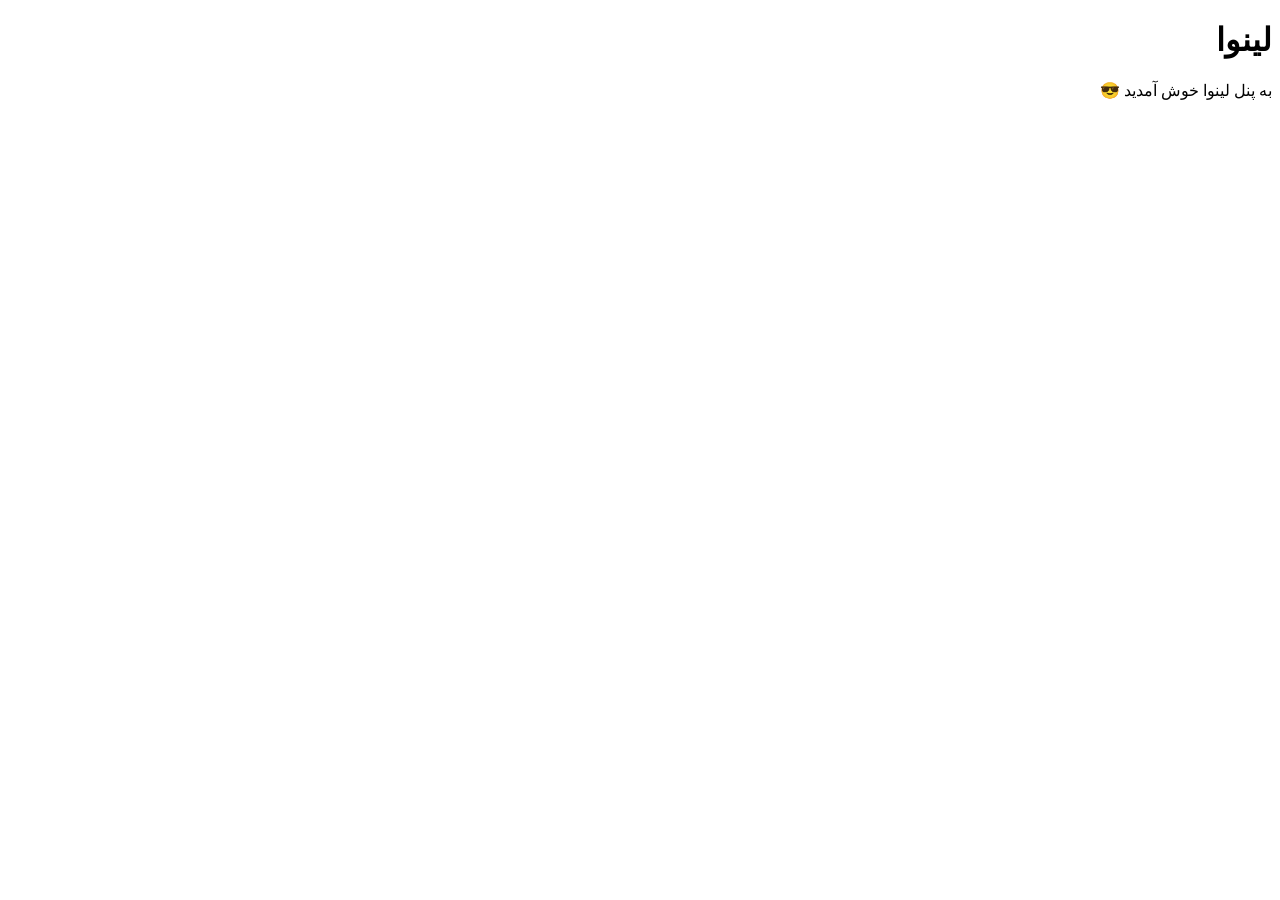
==== index.html @ 3ac3d6b5 "Create index.html" ====
<!DOCTYPE html>
<html lang="fa" dir="rtl">
<head>
    <meta charset="UTF-8">
    <meta name="viewport" content="width=device-width, initial-scale=1.0">
    <title>Linova</title>
</head>
<body>

    <h1>لینوا</h1>
    <p>به پنل لینوا خوش آمدید 😎</p>

</body>
</html>
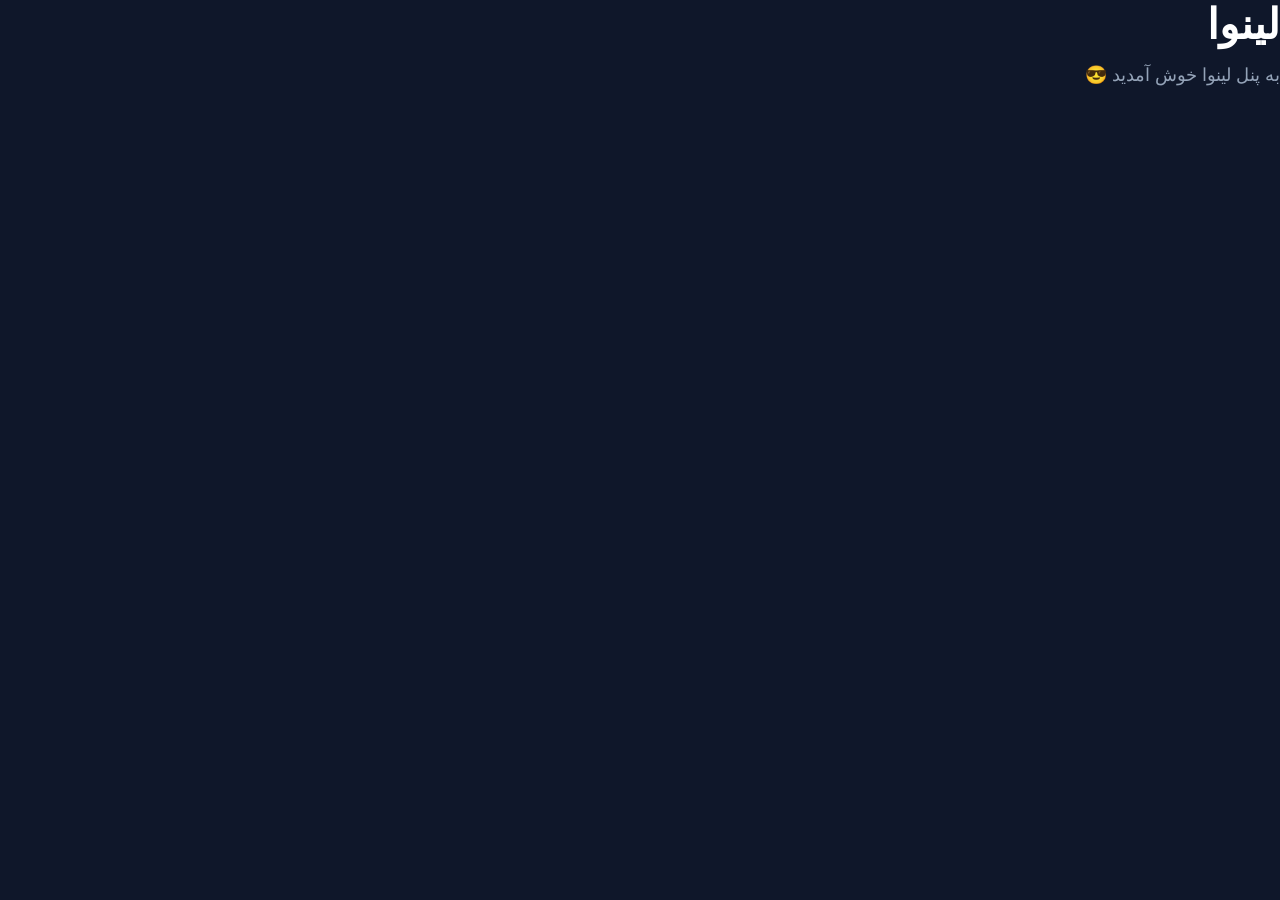
==== commit f6ae6929: "Update index.html" ====
--- a/index.html
+++ b/index.html
@@ -4,6 +4,7 @@
     <meta charset="UTF-8">
     <meta name="viewport" content="width=device-width, initial-scale=1.0">
     <title>Linova</title>
+<link rel="stylesheet" href="style.css">
 </head>
 <body>
 
--- a/style.css
+++ b/style.css
@@ -0,0 +1,22 @@
+* {
+    box-sizing: border-box;
+    margin: 0;
+    padding: 0;
+}
+
+body {
+    font-family: Arial, sans-serif;
+    background: #0f172a;
+    color: white;
+    min-height: 100vh;
+}
+
+h1 {
+    font-size: 42px;
+    margin-bottom: 15px;
+}
+
+p {
+    color: #94a3b8;
+    font-size: 18px;
+}
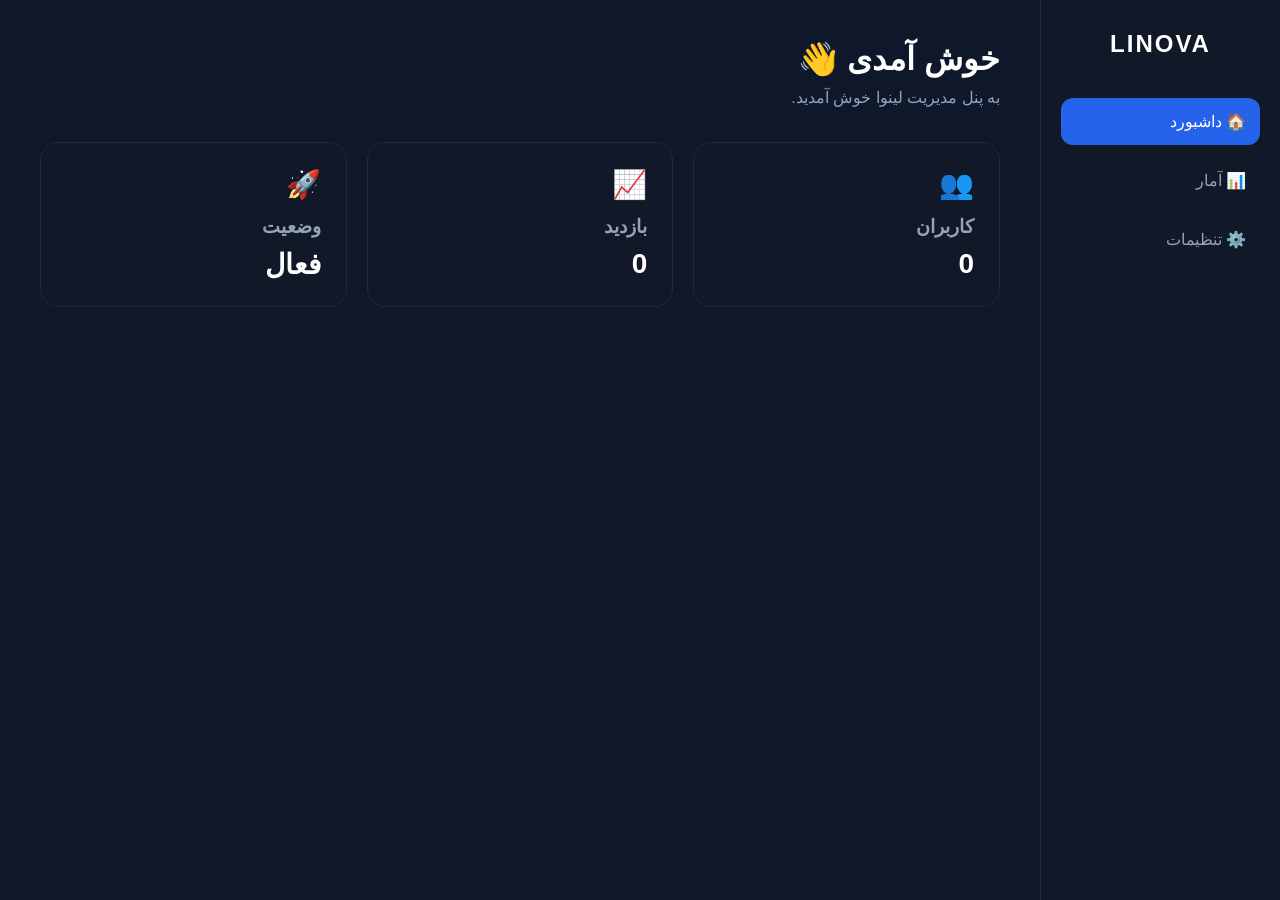
==== commit 5ce3cbb5: "Update index.html" ====
--- a/index.html
+++ b/index.html
@@ -3,13 +3,58 @@
 <head>
     <meta charset="UTF-8">
     <meta name="viewport" content="width=device-width, initial-scale=1.0">
-    <title>Linova</title>
-<link rel="stylesheet" href="style.css">
+
+    <title>Linova Dashboard</title>
+
+    <link rel="stylesheet" href="style.css">
 </head>
+
 <body>
 
-    <h1>لینوا</h1>
-    <p>به پنل لینوا خوش آمدید 😎</p>
+    <div class="dashboard">
 
+        <aside class="sidebar">
+            <h2>LINOVA</h2>
+
+            <nav>
+                <a href="#" class="active">🏠 داشبورد</a>
+                <a href="#">📊 آمار</a>
+                <a href="#">⚙️ تنظیمات</a>
+            </nav>
+        </aside>
+
+        <main class="main-content">
+
+            <header>
+                <h1>خوش آمدی 👋</h1>
+                <p>به پنل مدیریت لینوا خوش آمدید.</p>
+            </header>
+
+            <section class="cards">
+
+                <div class="card">
+                    <span>👥</span>
+                    <h3>کاربران</h3>
+                    <strong>0</strong>
+                </div>
+
+                <div class="card">
+                    <span>📈</span>
+                    <h3>بازدید</h3>
+                    <strong>0</strong>
+                </div>
+
+                <div class="card">
+                    <span>🚀</span>
+                    <h3>وضعیت</h3>
+                    <strong>فعال</strong>
+                </div>
+
+            </section>
+
+        </main>
+
+    </div>
+<script src="app.js"></script>
 </body>
 </html>
--- a/style.css
+++ b/style.css
@@ -7,16 +7,132 @@
 body {
     font-family: Arial, sans-serif;
     background: #0f172a;
-    color: white;
+    color: #ffffff;
     min-height: 100vh;
 }
 
-h1 {
-    font-size: 42px;
-    margin-bottom: 15px;
+.dashboard {
+    display: flex;
+    min-height: 100vh;
 }
 
-p {
+/* Sidebar */
+
+.sidebar {
+    width: 240px;
+    background: #111827;
+    padding: 30px 20px;
+    border-left: 1px solid #1f2937;
+}
+
+.sidebar h2 {
+    text-align: center;
+    margin-bottom: 40px;
+    letter-spacing: 2px;
+}
+
+.sidebar nav {
+    display: flex;
+    flex-direction: column;
+    gap: 12px;
+}
+
+.sidebar a {
+    text-decoration: none;
     color: #94a3b8;
-    font-size: 18px;
+    padding: 14px;
+    border-radius: 12px;
+    transition: 0.3s;
+}
+
+.sidebar a:hover,
+.sidebar a.active {
+    background: #2563eb;
+    color: white;
+}
+
+/* Main */
+
+.main-content {
+    flex: 1;
+    padding: 40px;
+}
+
+header {
+    margin-bottom: 35px;
+}
+
+header h1 {
+    font-size: 32px;
+    margin-bottom: 10px;
+}
+
+header p {
+    color: #94a3b8;
+}
+
+/* Cards */
+
+.cards {
+    display: grid;
+    grid-template-columns: repeat(3, 1fr);
+    gap: 20px;
+}
+
+.card {
+    background: #111827;
+    border: 1px solid #1f2937;
+    border-radius: 18px;
+    padding: 25px;
+    transition: 0.3s;
+}
+
+.card:hover {
+    transform: translateY(-5px);
+    border-color: #2563eb;
+}
+
+.card span {
+    font-size: 28px;
+}
+
+.card h3 {
+    margin: 15px 0 10px;
+    color: #94a3b8;
+}
+
+.card strong {
+    font-size: 28px;
+}
+
+/* Mobile */
+
+@media (max-width: 700px) {
+
+    .dashboard {
+        flex-direction: column;
+    }
+
+    .sidebar {
+        width: 100%;
+        border-left: none;
+        border-bottom: 1px solid #1f2937;
+    }
+
+    .sidebar h2 {
+        margin-bottom: 20px;
+    }
+
+    .sidebar nav {
+        flex-direction: row;
+        overflow-x: auto;
+    }
+
+    .main-content {
+        padding: 25px 15px;
+    }
+
+    .cards {
+        grid-template-columns: 1fr;
+    }
 }
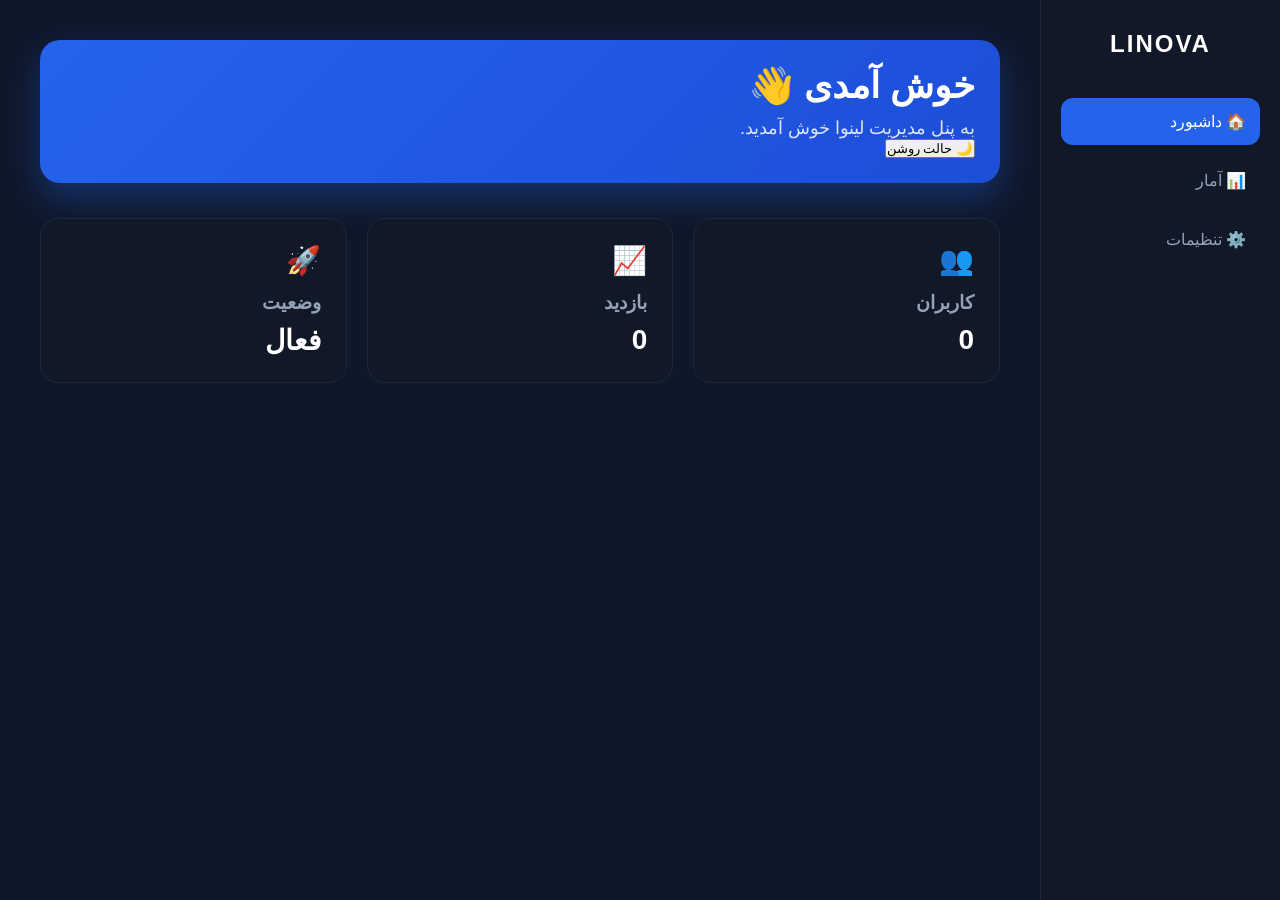
==== commit a1be579d: "Update index.html" ====
--- a/index.html
+++ b/index.html
@@ -28,7 +28,8 @@
             <header>
                 <h1>خوش آمدی 👋</h1>
                 <p>به پنل مدیریت لینوا خوش آمدید.</p>
-            </header>
+<button id="themeBtn">🌙 حالت روشن</button> 
+          </header>
 
             <section class="cards">
 
--- a/style.css
+++ b/style.css
@@ -60,15 +60,21 @@
 
 header {
     margin-bottom: 35px;
+    background: linear-gradient(135deg, #2563eb, #1d4ed8);
+    padding: 25px;
+    border-radius: 20px;
+    box-shadow: 0 15px 35px rgba(37,99,235,.35);
 }
 
 header h1 {
-    font-size: 32px;
+    font-size: 36px;
     margin-bottom: 10px;
+    color: white;
 }
 
 header p {
-    color: #94a3b8;
+    color: rgba(255,255,255,.85);
+    font-size: 18px;
 }
 
 /* Cards */
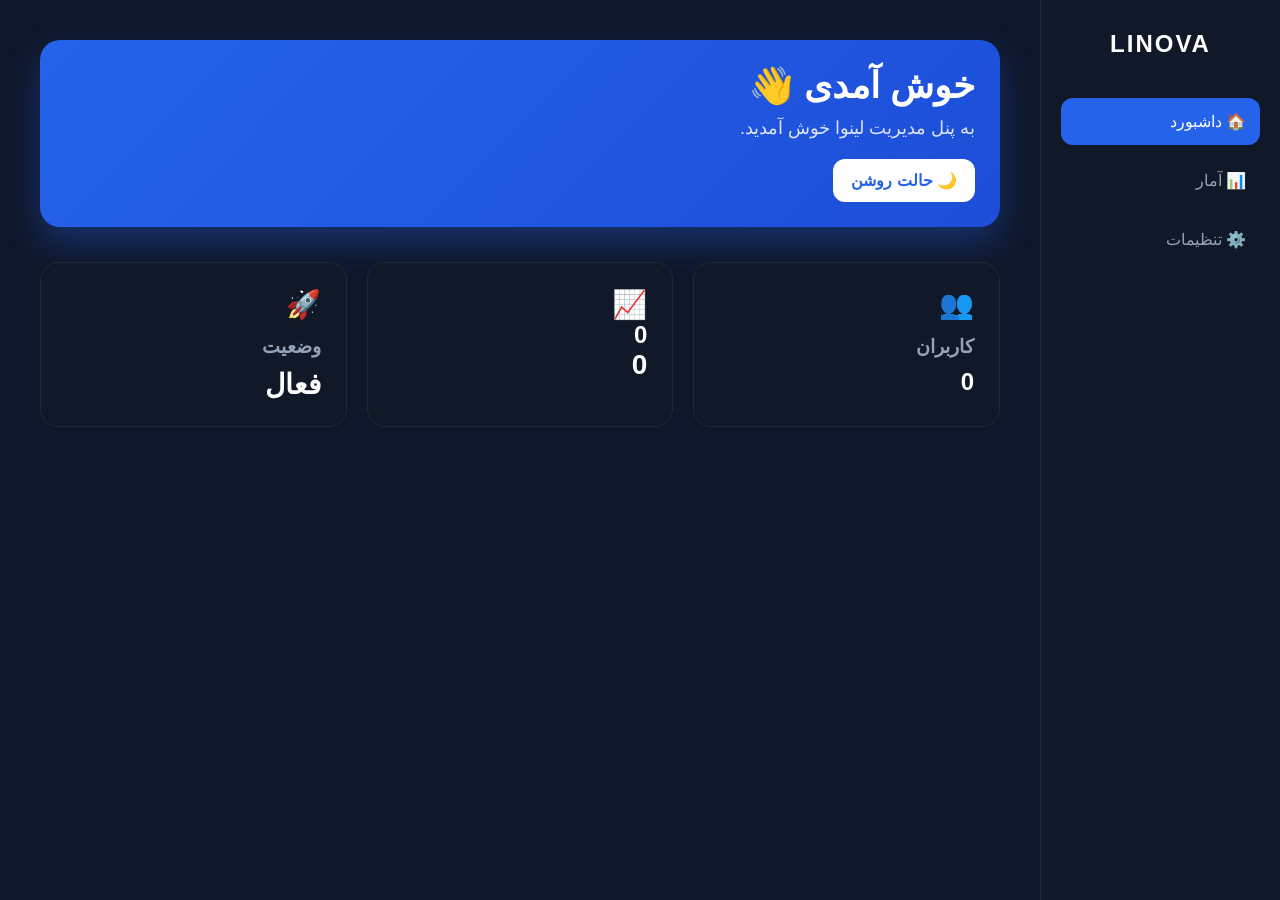
==== commit 913f460e: "Update index.html" ====
--- a/index.html
+++ b/index.html
@@ -36,12 +36,12 @@
                 <div class="card">
                     <span>👥</span>
                     <h3>کاربران</h3>
-                    <strong>0</strong>
+                    <h2 id="users">0</h2>
                 </div>
 
                 <div class="card">
                     <span>📈</span>
-                    <h3>بازدید</h3>
+                    <h2 id="visits">0</h2>
                     <strong>0</strong>
                 </div>
 
--- a/style.css
+++ b/style.css
@@ -141,4 +141,39 @@
     .cards {
         grid-template-columns: 1fr;
     }
+}
+
+#themeBtn {
+    margin-top: 20px;
+    background: white;
+    color: #2563eb;
+    border: none;
+    padding: 12px 18px;
+    border-radius: 12px;
+    cursor: pointer;
+    font-size: 16px;
+    font-weight: bold;
+    transition: .3s;
+}
+
+#themeBtn:hover {
+    transform: scale(1.05);
+}
+
+.light-mode {
+    background: #f3f4f6;
+    color: #111827;
+}
+
+.light-mode .sidebar {
+    background: white;
+}
+
+.light-mode .card {
+    background: white;
+    color: #111827;
+}
+
+.light-mode header {
+    background: linear-gradient(135deg,#60a5fa,#3b82f6);
 }
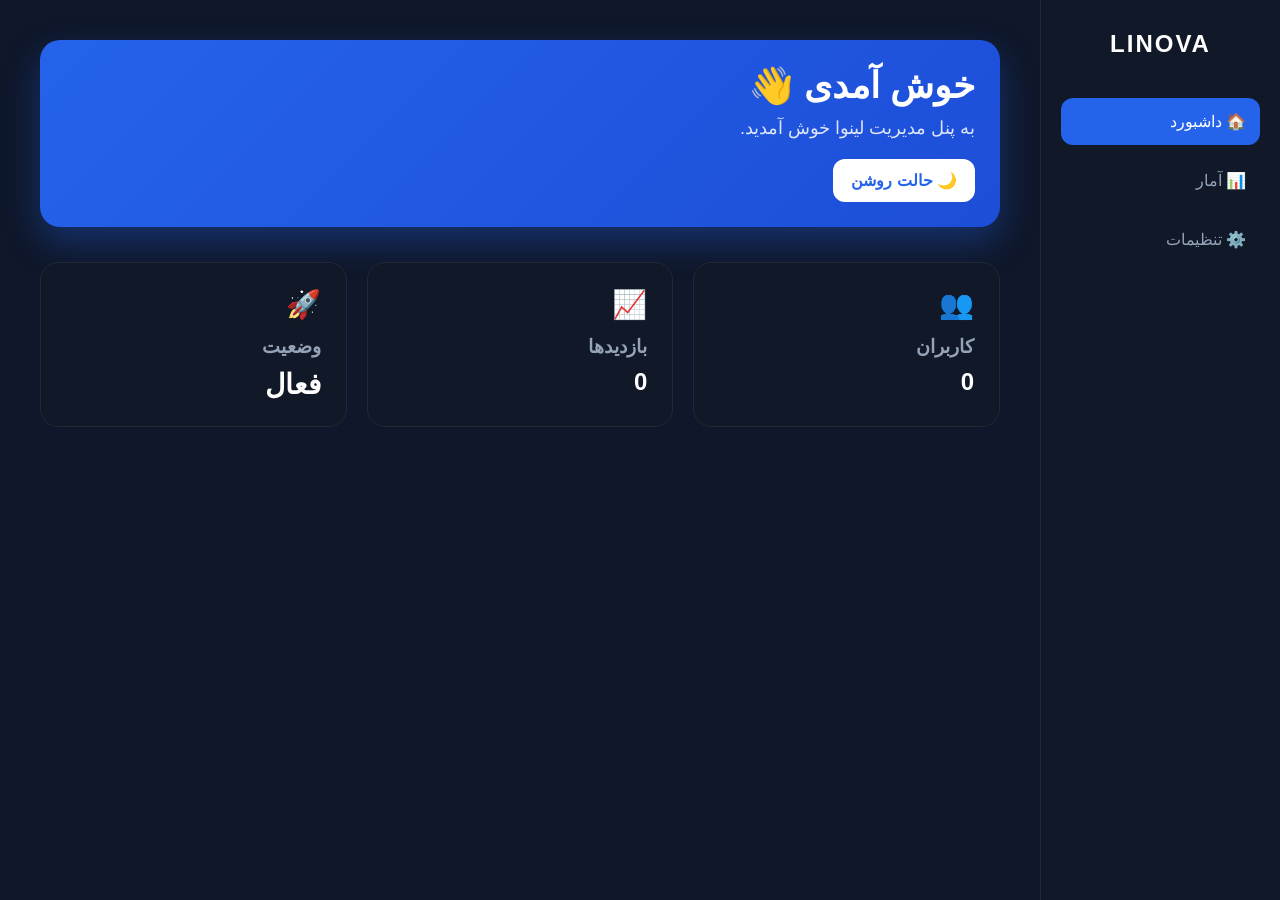
==== commit ca1c19a0: "Update index.html" ====
--- a/index.html
+++ b/index.html
@@ -28,8 +28,9 @@
             <header>
                 <h1>خوش آمدی 👋</h1>
                 <p>به پنل مدیریت لینوا خوش آمدید.</p>
-<button id="themeBtn">🌙 حالت روشن</button> 
-          </header>
+
+                <button id="themeBtn">🌙 حالت روشن</button>
+            </header>
 
             <section class="cards">
 
@@ -41,8 +42,8 @@
 
                 <div class="card">
                     <span>📈</span>
+                    <h3>بازدیدها</h3>
                     <h2 id="visits">0</h2>
-                    <strong>0</strong>
                 </div>
 
                 <div class="card">
@@ -56,6 +57,8 @@
         </main>
 
     </div>
-<script src="app.js"></script>
+
+    <script src="app.js"></script>
+
 </body>
 </html>
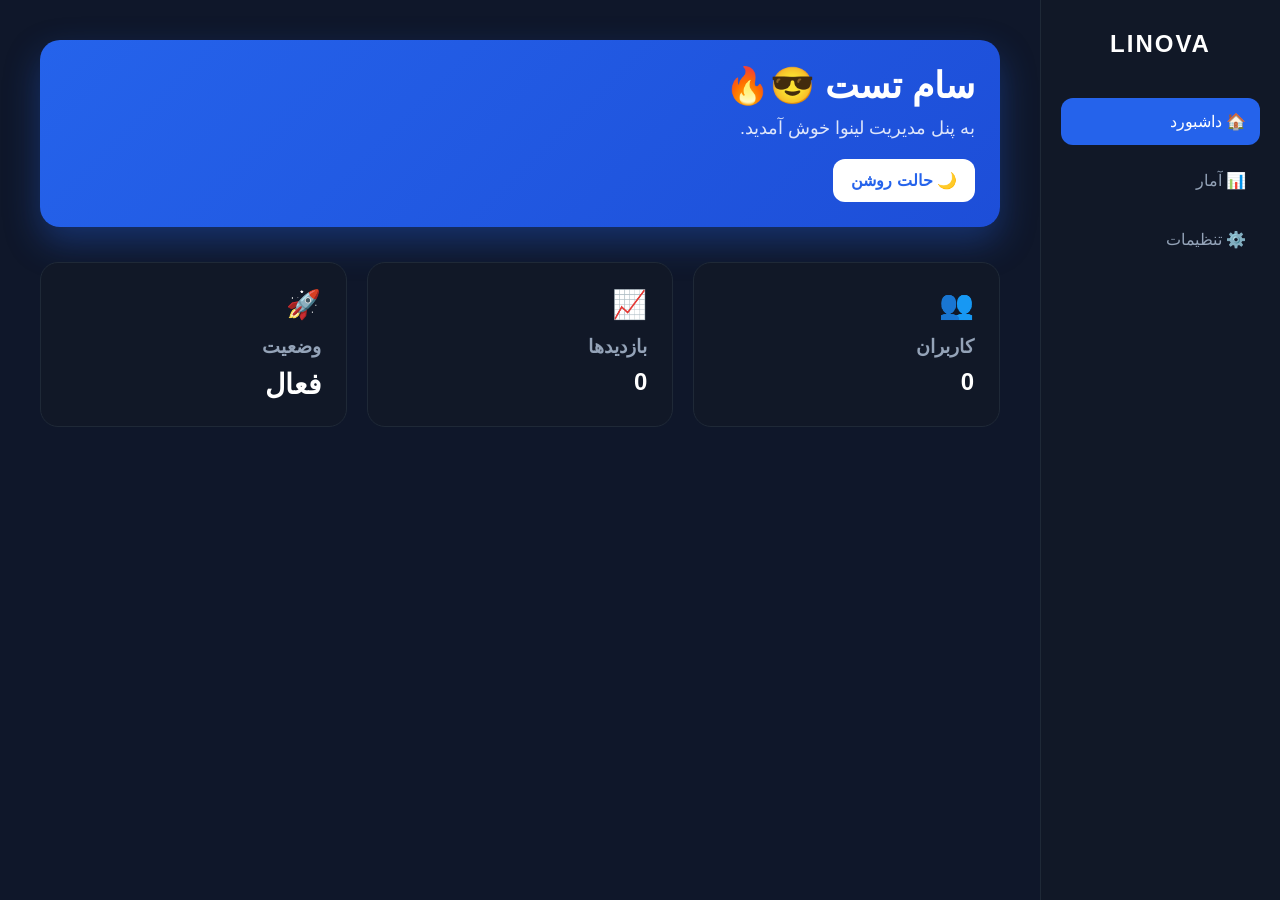
==== commit 3536413f: "Update index.html" ====
--- a/index.html
+++ b/index.html
@@ -26,7 +26,7 @@
         <main class="main-content">
 
             <header>
-                <h1>خوش آمدی 👋</h1>
+                <h1>سام تست 😎🔥</h1>
                 <p>به پنل مدیریت لینوا خوش آمدید.</p>
 
                 <button id="themeBtn">🌙 حالت روشن</button>
